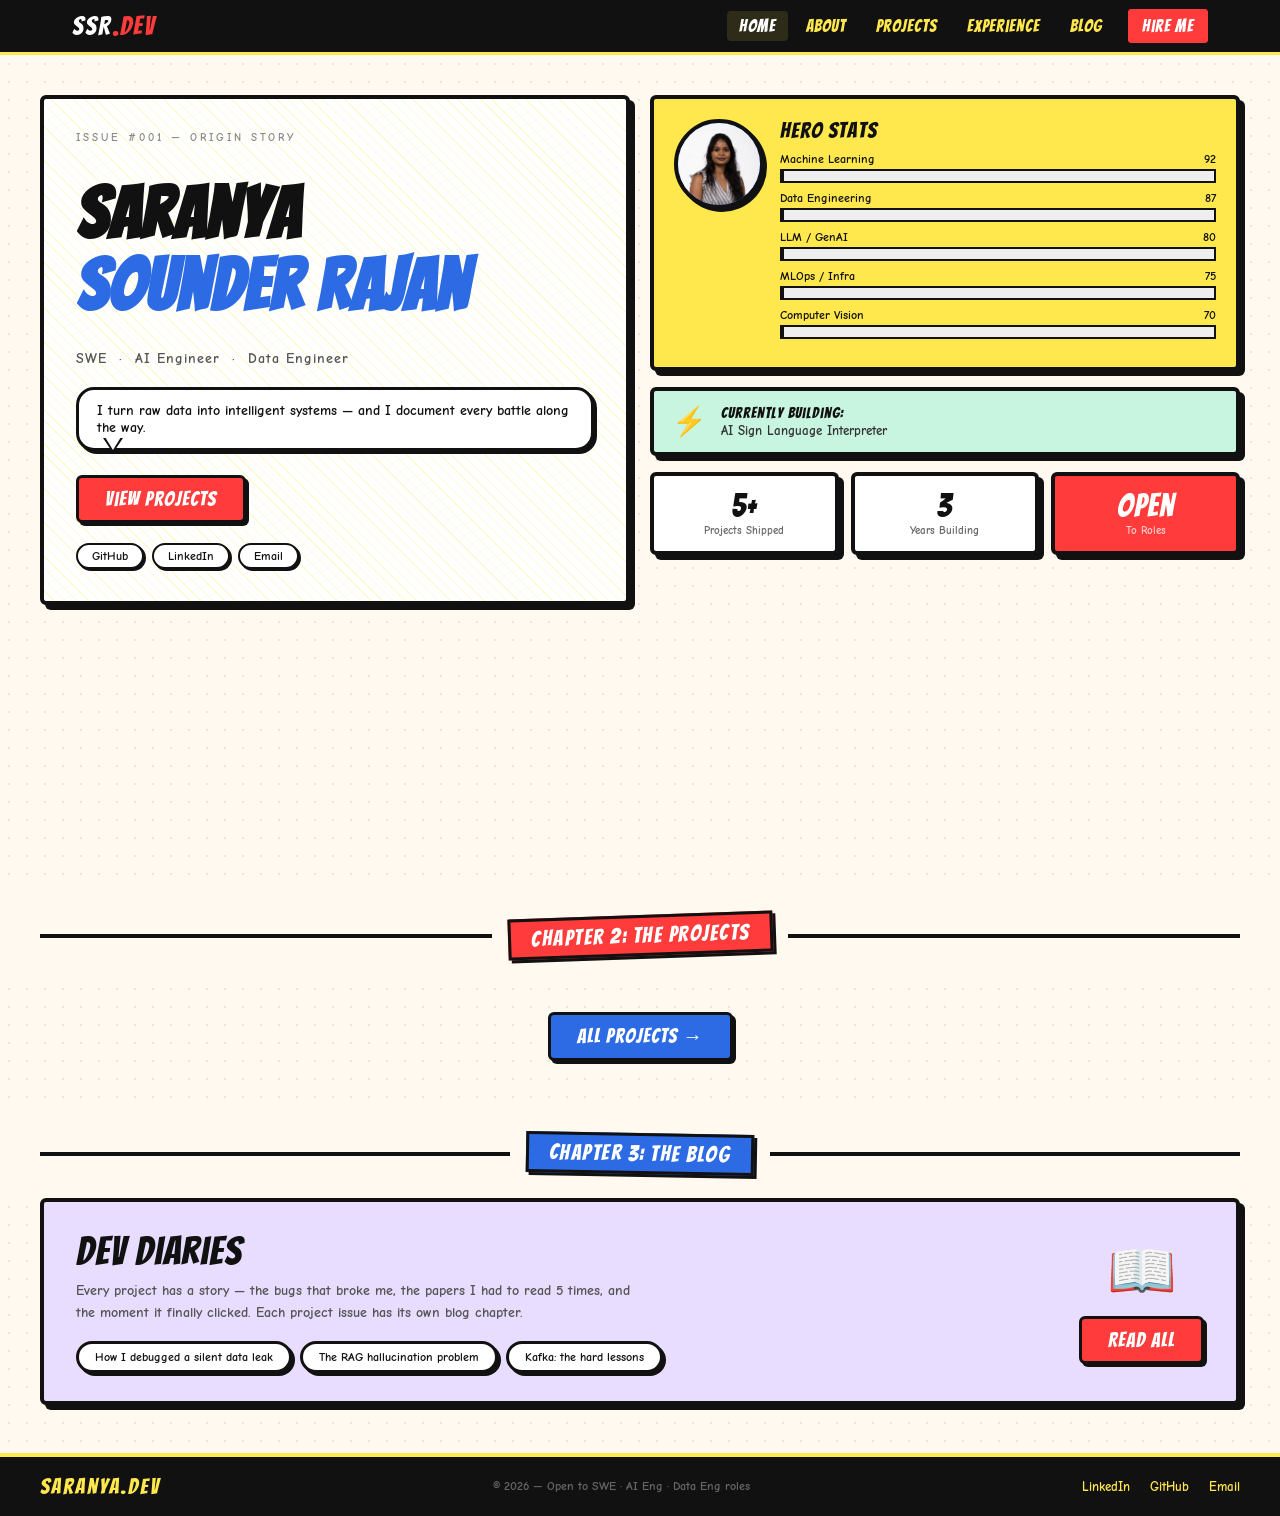
==== index.html @ 9912dbb8 "feat: added 3 projects" ====
<!DOCTYPE html>
<html lang="en">
<head>
  <meta charset="UTF-8" />
  <meta name="viewport" content="width=device-width, initial-scale=1.0" />
  <title>YourName — MLE · AI · Data Engineer</title>
  <link rel="stylesheet" href="css/base.css" />
  <link rel="stylesheet" href="css/nav.css" />
  <link rel="stylesheet" href="css/hero.css" />
  <link rel="stylesheet" href="css/comic.css" />
  <link rel="preconnect" href="https://fonts.googleapis.com" />
  <link rel="preconnect" href="https://fonts.gstatic.com" crossorigin />
  <link href="https://fonts.googleapis.com/css2?family=Bangers&family=Comic+Neue:ital,wght@0,400;0,700;1,400&display=swap" rel="stylesheet" />
</head>
<body>

  <!-- NAV -->
  <nav class="navbar" id="navbar">
    <div class="nav-inner">
      <a href="index.html" class="nav-logo">SSR<span class="logo-dot">.dev</span></a>
      <button class="nav-toggle" aria-label="Open menu" id="navToggle">
        <span></span><span></span><span></span>
      </button>
      <ul class="nav-links" id="navLinks">
        <li><a href="index.html" class="active">Home</a></li>
        <li><a href="pages/about.html">About</a></li>
        <li><a href="pages/projects.html">Projects</a></li>
        <li><a href="pages/experience.html">Experience</a></li>
        <li><a href="pages/blog.html">Blog</a></li>
        <li><a href="pages/contact.html" class="nav-cta">Hire Me</a></li>
      </ul>
    </div>
  </nav>

  <!-- HERO -->
  <main>
    <section class="hero halftone-bg">
      <div class="hero-grid">

        <!-- LEFT PANEL -->
        <div class="panel hero-intro action-lines">
          <div class="issue-label">Issue #001 — Origin Story</div>
          <h1 class="hero-name">Saranya<br><span class="name-accent">Sounder Rajan</span></h1>
          <p class="hero-roles">SWE &nbsp;·&nbsp; AI Engineer &nbsp;·&nbsp; Data Engineer</p>
          <div class="speech-bubble">
            I turn raw data into intelligent systems — and I document every battle along the way.
          </div>
          <div class="hero-ctas">
            <a href="pages/projects.html" class="btn btn-red">View Projects</a>
          </div>
          <div class="hero-socials">
            <a href="https://github.com/saranyasounder" target="_blank" class="social-chip">GitHub</a>
            <a href="https://www.linkedin.com/in/saranya17/" target="_blank" class="social-chip">LinkedIn</a>
            <a href="mailto:saranya.official@yahoo.com" class="social-chip">Email</a>
          </div>
        </div>

        <!-- RIGHT PANEL -->
        <div class="hero-right">

          <!-- Stat card -->
          <div class="panel panel-yellow hero-stats">
            <div class="avatar-circle">
              <img src="assets/profile_pic.jpeg" alt="Profile Picture" />
            </div>
            <div class="stats-body">
              <div class="bangers stats-title">Hero Stats</div>
              <div class="skill-bars" id="skillBars">
                <div class="skill-row">
                  <div class="skill-label"><span>Machine Learning</span><span>92</span></div>
                  <div class="skill-track"><div class="skill-fill blue" data-width="92"></div></div>
                </div>
                <div class="skill-row">
                  <div class="skill-label"><span>Data Engineering</span><span>87</span></div>
                  <div class="skill-track"><div class="skill-fill red" data-width="87"></div></div>
                </div>
                <div class="skill-row">
                  <div class="skill-label"><span>LLM / GenAI</span><span>80</span></div>
                  <div class="skill-track"><div class="skill-fill yellow" data-width="80"></div></div>
                </div>
                <div class="skill-row">
                  <div class="skill-label"><span>MLOps / Infra</span><span>75</span></div>
                  <div class="skill-track"><div class="skill-fill mint" data-width="75"></div></div>
                </div>
                <div class="skill-row">
                  <div class="skill-label"><span>Computer Vision</span><span>70</span></div>
                  <div class="skill-track"><div class="skill-fill purple" data-width="70"></div></div>
                </div>
              </div>
            </div>
          </div>

          <!-- Status card -->
          <div class="panel panel-mint hero-status">
            <span class="status-bolt">⚡</span>
            <div>
              <div class="bangers status-label">Currently building:</div>
              <div class="status-text">AI Sign Language Interpreter</div>
            </div>
          </div>

          <!-- Quick stats row -->
          <div class="hero-quick-stats">
            <div class="panel quick-stat">
              <div class="bangers qs-num">5+</div>
              <div class="qs-label">Projects Shipped</div>
            </div>
            <div class="panel quick-stat">
              <div class="bangers qs-num">3</div>
              <div class="qs-label">Years Building</div>
            </div>
            <div class="panel quick-stat panel-red">
              <div class="bangers qs-num" style="color:white">Open</div>
              <div class="qs-label" style="color:#ffcccc">To Roles</div>
            </div>
          </div>

        </div>
      </div>
    </section>

    <!-- CHAPTER DIVIDER -->
    <div class="chapter-divider">
      <div class="divider-line"></div>
      <div class="zap">Chapter 2: The Projects</div>
      <div class="divider-line"></div>
    </div>

    <!-- PROJECT PREVIEW STRIP -->
    <section class="project-strip halftone-bg" id="projectStrip">
      <div class="project-grid" id="projectGrid">
        <!-- Injected by js/projects.js -->
      </div>
      <div style="text-align:center; margin-top: 32px;">
        <a href="pages/projects.html" class="btn btn-blue">All Projects &rarr;</a>
      </div>
    </section>

    <!-- CHAPTER DIVIDER -->
    <div class="chapter-divider">
      <div class="divider-line"></div>
      <div class="zap" style="background:#2D6BE4; transform:rotate(1deg);">Chapter 3: The Blog</div>
      <div class="divider-line"></div>
    </div>

    <!-- BLOG TEASER -->
    <section class="blog-teaser halftone-bg">
      <div class="panel panel-lavender blog-teaser-inner">
        <div class="blog-teaser-text">
          <div class="bangers blog-teaser-title">Dev Diaries</div>
          <p class="blog-teaser-desc">Every project has a story — the bugs that broke me, the papers I had to read 5 times, and the moment it finally clicked. Each project issue has its own blog chapter.</p>
          <div class="thought-bubbles">
            <div class="thought-bubble">How I debugged a silent data leak</div>
            <div class="thought-bubble">The RAG hallucination problem</div>
            <div class="thought-bubble">Kafka: the hard lessons</div>
          </div>
        </div>
        <div class="blog-teaser-cta">
          <div class="blog-icon">📖</div>
          <a href="pages/blog.html" class="btn btn-red">Read All</a>
        </div>
      </div>
    </section>

  </main>

  <!-- FOOTER -->
  <footer class="footer">
    <div class="footer-inner">
      <span class="bangers footer-logo">Saranya.dev</span>
      <span class="footer-status">© 2026 — Open to SWE · AI Eng · Data Eng roles</span>
      <div class="footer-links">
        <a href="https://www.linkedin.com/in/saranya17/" target="_blank">LinkedIn</a>
        <a href="https://github.com/saranyasounder" target="_blank">GitHub</a>
        <a href="mailto:saranya.official@yahoo.com">Email</a>
      </div>
    </div>
  </footer>

  <script src="js/nav.js"></script>
  <script src="js/projects.js"></script>
  <script src="js/animations.js"></script>
</body>
</html>
---- css/base.css ----
@import url('https://fonts.googleapis.com/css2?family=Bangers&family=Comic+Neue:ital,wght@0,400;0,700;1,400&display=swap');

/* ── TOKENS ─────────────────────────────────────────── */
:root {
  --ink:        #111111;
  --paper:      #FFF9F0;
  --panel-bg:   #FFFFFF;
  --red:        #FF3B3B;
  --blue:       #2D6BE4;
  --yellow:     #FFE84D;
  --mint:       #C8F5E0;
  --lavender:   #E8DCFF;
  --mint-dark:  #1db86e;
  --purple:     #8B5CF6;
  --ink-3:      3px solid #111;
  --ink-4:      4px solid #111;
  --ink-5:      5px solid #111;
  --shadow-sm:  3px 3px 0 #111;
  --shadow-md:  5px 5px 0 #111;
  --shadow-lg:  7px 7px 0 #111;
  --radius:     6px;
  --font-comic: 'Comic Neue', cursive;
  --font-bang:  'Bangers', cursive;
}

/* ── RESET ───────────────────────────────────────────── */
*, *::before, *::after { box-sizing: border-box; margin: 0; padding: 0; }
html { scroll-behavior: smooth; }
body {
  font-family: var(--font-comic);
  background: var(--paper);
  color: var(--ink);
  min-height: 100vh;
  overflow-x: hidden;
}
a { text-decoration: none; color: inherit; }
img { display: block; max-width: 100%; }
ul { list-style: none; }

/* ── TYPOGRAPHY ──────────────────────────────────────── */
.bangers { font-family: var(--font-bang); letter-spacing: 1px; }

h1, h2, h3 { font-family: var(--font-bang); letter-spacing: 1px; }

/* ── BUTTONS ─────────────────────────────────────────── */
.btn {
  display: inline-block;
  font-family: var(--font-bang);
  font-size: 20px;
  letter-spacing: 1px;
  padding: 10px 26px;
  border: var(--ink-3);
  border-radius: var(--radius);
  box-shadow: var(--shadow-sm);
  cursor: pointer;
  transition: transform .1s, box-shadow .1s;
}
.btn:hover { transform: translate(2px,2px); box-shadow: 1px 1px 0 #111; }
.btn:active { transform: translate(3px,3px); box-shadow: none; }

.btn-red     { background: var(--red);  color: white; }
.btn-blue    { background: var(--blue); color: white; }
.btn-yellow  { background: var(--yellow); color: var(--ink); }
.btn-outline { background: white; color: var(--ink); }

/* ── PANELS ──────────────────────────────────────────── */
.panel {
  background: var(--panel-bg);
  border: var(--ink-4);
  border-radius: var(--radius);
  box-shadow: var(--shadow-md);
  overflow: hidden;
}
.panel-yellow   { background: var(--yellow); }
.panel-red      { background: var(--red); }
.panel-blue     { background: var(--blue); }
.panel-mint     { background: var(--mint); }
.panel-lavender { background: var(--lavender); }

/* ── BACKGROUNDS ─────────────────────────────────────── */
.halftone-bg {
  background-color: var(--paper);
  background-image: radial-gradient(circle, #00000014 1px, transparent 1px);
  background-size: 18px 18px;
}
.action-lines {
  background-image: repeating-linear-gradient(
    45deg, transparent, transparent 7px,
    rgba(255,232,77,.25) 7px, rgba(255,232,77,.25) 8px
  );
}

/* ── SPEECH / THOUGHT BUBBLES ────────────────────────── */
.speech-bubble {
  position: relative;
  background: white;
  border: var(--ink-3);
  border-radius: 18px;
  padding: 12px 18px;
  font-size: 14px;
  font-weight: 700;
  box-shadow: var(--shadow-sm);
  display: inline-block;
}
.speech-bubble::after {
  content: '';
  position: absolute;
  bottom: -15px; left: 24px;
  border: 10px solid transparent;
  border-top: 15px solid var(--ink);
}
.speech-bubble::before {
  content: '';
  position: absolute;
  bottom: -10px; left: 26px;
  border: 8px solid transparent;
  border-top: 13px solid white;
  z-index: 1;
}
.thought-bubble {
  display: inline-block;
  background: white;
  border: var(--ink-3);
  border-radius: 50px;
  padding: 6px 16px;
  font-size: 12px;
  font-weight: 700;
  box-shadow: var(--shadow-sm);
}

/* ── POW BADGES ──────────────────────────────────────── */
.pow {
  display: inline-block;
  font-family: var(--font-bang);
  font-size: 13px;
  letter-spacing: 1px;
  padding: 3px 12px;
  border: var(--ink-3);
  border-radius: 4px;
  box-shadow: var(--shadow-sm);
  cursor: pointer;
  transition: transform .1s, box-shadow .1s;
}
.pow:hover { transform: translate(1px,1px); box-shadow: 1px 1px 0 #111; }
.pow-red    { background: var(--red);    color: white; }
.pow-blue   { background: var(--blue);   color: white; }
.pow-yellow { background: var(--yellow); color: var(--ink); }
.pow-dark   { background: var(--ink);    color: var(--yellow); }

/* ── ZAP / CHAPTER LABEL ─────────────────────────────── */
.zap {
  font-family: var(--font-bang);
  font-size: 22px;
  letter-spacing: 1.5px;
  padding: 6px 20px;
  background: var(--red);
  color: white;
  border: var(--ink-3);
  box-shadow: var(--shadow-sm);
  white-space: nowrap;
  transform: rotate(-2deg);
  display: inline-block;
}

/* ── CHAPTER DIVIDER ─────────────────────────────────── */
.chapter-divider {
  display: flex;
  align-items: center;
  gap: 16px;
  padding: 24px 40px;
  background: var(--paper);
}
.divider-line { flex: 1; height: 4px; background: var(--ink); }

/* ── PROJECT TAGS ────────────────────────────────────── */
.project-tag {
  display: inline-block;
  background: var(--ink);
  color: white;
  font-size: 10px;
  font-weight: 700;
  padding: 2px 8px;
  border-radius: 3px;
  margin: 2px 2px 2px 0;
  letter-spacing: .5px;
}

/* ── ISSUE LABEL ─────────────────────────────────────── */
.issue-label {
  font-size: 11px;
  font-weight: 700;
  letter-spacing: 3px;
  color: #888;
  text-transform: uppercase;
  margin-bottom: 6px;
}

/* ── SOCIAL CHIPS ────────────────────────────────────── */
.social-chip {
  display: inline-block;
  background: white;
  border: 2px solid var(--ink);
  border-radius: 20px;
  padding: 4px 14px;
  font-size: 12px;
  font-weight: 700;
  box-shadow: 2px 2px 0 #111;
  transition: transform .1s, box-shadow .1s;
}
.social-chip:hover { transform: translate(1px,1px); box-shadow: 1px 1px 0 #111; }

/* ── FOOTER ──────────────────────────────────────────── */
.footer {
  background: var(--ink);
  border-top: 4px solid var(--yellow);
  padding: 18px 40px;
}
.footer-inner {
  display: flex;
  align-items: center;
  justify-content: space-between;
  flex-wrap: wrap;
  gap: 12px;
}
.footer-logo { font-size: 22px; color: var(--yellow); letter-spacing: 2px; }
.footer-status { font-size: 12px; font-weight: 700; color: #666; }
.footer-links { display: flex; gap: 20px; }
.footer-links a { font-size: 13px; font-weight: 700; color: var(--yellow); }
.footer-links a:hover { color: white; }

/* ── SCROLL REVEAL ───────────────────────────────────── */
.reveal {
  opacity: 0;
  transform: translateY(30px);
  transition: opacity .5s ease, transform .5s ease;
}
.reveal.visible {
  opacity: 1;
  transform: translateY(0);
}

/* ── PAGE HEADER (inner pages) ───────────────────────── */
.page-header {
  background: var(--ink);
  padding: 60px 40px 40px;
  border-bottom: 5px solid var(--yellow);
}
.page-header-inner { max-width: 1100px; margin: 0 auto; }
.page-eyebrow { font-size: 12px; letter-spacing: 3px; color: #888; font-weight: 700; text-transform: uppercase; margin-bottom: 8px; }
.page-title { font-family: var(--font-bang); font-size: 64px; color: white; line-height: 1; }
.page-title span { color: var(--yellow); }
.page-subtitle { font-size: 15px; color: #aaa; font-weight: 700; margin-top: 12px; max-width: 600px; line-height: 1.6; }

/* ── RESPONSIVE ──────────────────────────────────────── */
@media (max-width: 768px) {
  .chapter-divider { padding: 20px 16px; }
  .footer { padding: 16px 20px; }
  .footer-inner { flex-direction: column; text-align: center; }
  .page-title { font-size: 42px; }
}
---- css/nav.css ----
/* ── NAVBAR ──────────────────────────────────────────── */
.navbar {
  position: sticky;
  top: 0;
  z-index: 100;
  background: var(--ink);
  border-bottom: 3px solid var(--yellow);
  transition: box-shadow .2s;
}
.navbar.scrolled { box-shadow: 0 4px 20px rgba(0,0,0,.3); }

.nav-inner {
  max-width: 1200px;
  margin: 0 auto;
  padding: 12px 32px;
  display: flex;
  align-items: center;
  justify-content: space-between;
  gap: 24px;
}

.nav-logo {
  font-family: var(--font-bang);
  font-size: 26px;
  color: white;
  letter-spacing: 2px;
  white-space: nowrap;
}
.nav-logo .logo-dot { color: var(--red); }

.nav-links {
  display: flex;
  align-items: center;
  gap: 6px;
}
.nav-links li a {
  font-family: var(--font-bang);
  font-size: 17px;
  letter-spacing: 1px;
  color: var(--yellow);
  padding: 6px 12px;
  border-radius: 4px;
  transition: background .15s, color .15s;
}
.nav-links li a:hover,
.nav-links li a.active {
  background: rgba(255,232,77,.12);
  color: white;
}
.nav-links li a.nav-cta {
  background: var(--red);
  color: white;
  border: 2px solid var(--red);
  margin-left: 8px;
  box-shadow: var(--shadow-sm);
}
.nav-links li a.nav-cta:hover {
  background: white;
  color: var(--red);
}

/* hamburger */
.nav-toggle {
  display: none;
  flex-direction: column;
  gap: 5px;
  background: none;
  border: none;
  cursor: pointer;
  padding: 4px;
}
.nav-toggle span {
  display: block;
  width: 24px;
  height: 2px;
  background: var(--yellow);
  border-radius: 2px;
  transition: transform .2s, opacity .2s;
}
.nav-toggle.open span:nth-child(1) { transform: translateY(7px) rotate(45deg); }
.nav-toggle.open span:nth-child(2) { opacity: 0; }
.nav-toggle.open span:nth-child(3) { transform: translateY(-7px) rotate(-45deg); }

@media (max-width: 768px) {
  .nav-toggle { display: flex; }
  .nav-links {
    display: none;
    flex-direction: column;
    position: absolute;
    top: 100%;
    left: 0; right: 0;
    background: var(--ink);
    border-bottom: 3px solid var(--yellow);
    padding: 16px 24px 24px;
    gap: 4px;
  }
  .nav-links.open { display: flex; }
  .nav-links li a { font-size: 22px; padding: 10px 0; }
  .nav-links li a.nav-cta { margin-left: 0; display: inline-block; margin-top: 8px; }
}
---- css/hero.css ----
/* ── HERO ────────────────────────────────────────────── */
.hero {
  padding: 40px 40px 0;
  min-height: calc(100vh - 64px);
  display: flex;
  flex-direction: column;
}
.hero-grid {
  display: grid;
  grid-template-columns: 1fr 1fr;
  gap: 20px;
  max-width: 1200px;
  margin: 0 auto;
  width: 100%;
  flex: 1;
  align-items: start;
}

/* LEFT panel */
.hero-intro {
  padding: 32px;
  display: flex;
  flex-direction: column;
  gap: 20px;
  min-height: 380px;
}
.hero-name {
  font-size: 72px;
  line-height: 1;
  color: var(--ink);
  margin: 8px 0;
}
.name-accent { color: var(--blue); }
.hero-roles {
  font-size: 14px;
  font-weight: 700;
  color: #555;
  letter-spacing: 1px;
}
.hero-ctas {
  display: flex;
  gap: 12px;
  flex-wrap: wrap;
  margin-top: 4px;
}
.hero-socials {
  display: flex;
  gap: 8px;
  flex-wrap: wrap;
}

/* RIGHT column */
.hero-right {
  display: flex;
  flex-direction: column;
  gap: 16px;
}
.hero-stats {
  padding: 20px;
  display: flex;
  gap: 16px;
  align-items: flex-start;
}
.avatar-circle {
  width: 90px; height: 90px;
  border-radius: 50%;
  border: var(--ink-4);
  background: var(--blue);
  display: flex;
  align-items: center;
  justify-content: center;
  font-family: var(--font-bang);
  font-size: 30px;
  color: white;
  box-shadow: var(--shadow-sm);
  flex-shrink: 0;
  overflow: hidden;
}
.avatar-circle img {
  width: 100%;
  height: 100%;
  object-fit: cover;
  object-position: center top;
  display: block;
}
.stats-body { flex: 1; }
.stats-title { font-size: 22px; margin-bottom: 10px; }

/* skill bars */
.skill-row { margin-bottom: 8px; }
.skill-label {
  display: flex;
  justify-content: space-between;
  font-size: 12px;
  font-weight: 700;
  margin-bottom: 3px;
}
.skill-track {
  background: #eee;
  border: 2px solid var(--ink);
  height: 14px;
  overflow: hidden;
}
.skill-fill {
  height: 100%;
  width: 0;
  transition: width 1.2s cubic-bezier(.4,0,.2,1);
  border-right: 2px solid var(--ink);
}
.skill-fill.blue   { background: var(--blue); }
.skill-fill.red    { background: var(--red); }
.skill-fill.yellow { background: var(--yellow); }
.skill-fill.mint   { background: var(--mint-dark); }
.skill-fill.purple { background: var(--purple); }

/* status + quick stats */
.hero-status {
  padding: 14px 18px;
  display: flex;
  align-items: center;
  gap: 14px;
}
.status-bolt { font-size: 28px; flex-shrink: 0; }
.status-label { font-size: 15px; }
.status-text { font-size: 13px; font-weight: 700; color: #333; margin-top: 2px; }

.hero-quick-stats {
  display: grid;
  grid-template-columns: repeat(3, 1fr);
  gap: 12px;
}
.quick-stat {
  padding: 14px 10px;
  text-align: center;
}
.qs-num  { font-size: 32px; line-height: 1; }
.qs-label { font-size: 11px; font-weight: 700; color: #666; margin-top: 2px; }

/* ── PROJECT STRIP (homepage preview) ────────────────── */
.project-strip {
  padding: 0 40px 48px;
}
.project-grid {
  display: grid;
  grid-template-columns: repeat(auto-fill, minmax(260px, 1fr));
  gap: 20px;
  max-width: 1200px;
  margin: 0 auto;
}

/* ── BLOG TEASER ─────────────────────────────────────── */
.blog-teaser {
  padding: 0 40px 48px;
}
.blog-teaser-inner {
  max-width: 1200px;
  margin: 0 auto;
  padding: 28px 32px;
  display: flex;
  align-items: center;
  gap: 32px;
}
.blog-teaser-text { flex: 1; }
.blog-teaser-title { font-size: 40px; margin-bottom: 8px; }
.blog-teaser-desc { font-size: 14px; font-weight: 700; color: #555; line-height: 1.6; margin-bottom: 16px; max-width: 560px; }
.thought-bubbles { display: flex; flex-wrap: wrap; gap: 8px; }
.blog-teaser-cta { text-align: center; flex-shrink: 0; }
.blog-icon { font-size: 56px; margin-bottom: 12px; }

/* ── RESPONSIVE ──────────────────────────────────────── */
@media (max-width: 900px) {
  .hero-grid { grid-template-columns: 1fr; }
  .hero { padding: 24px 20px 0; }
  .hero-name { font-size: 54px; }
}
@media (max-width: 600px) {
  .hero-stats { flex-direction: column; }
  .hero-quick-stats { grid-template-columns: repeat(3, 1fr); }
  .project-strip, .blog-teaser { padding: 0 16px 32px; }
  .blog-teaser-inner { flex-direction: column; }
}
---- css/comic.css ----
/* ── PROJECT CARD ────────────────────────────────────── */
.project-card {
  display: flex;
  flex-direction: column;
  cursor: pointer;
  transition: transform .15s, box-shadow .15s;
}
.project-card:hover {
  transform: translate(-3px,-3px);
  box-shadow: 8px 8px 0 #111;
}
.card-header {
  padding: 14px 16px;
  border-bottom: var(--ink-4);
}
.card-body {
  padding: 14px 16px;
  flex: 1;
  background: white;
}
.card-body p {
  font-size: 13px;
  font-weight: 700;
  line-height: 1.5;
  margin-bottom: 10px;
  color: #333;
}
.card-footer {
  padding: 10px 16px;
  border-top: var(--ink-3);
  background: var(--paper);
  display: flex;
  gap: 8px;
  flex-wrap: wrap;
}
.card-issue { font-size: 11px; font-weight: 700; letter-spacing: 1px; margin-bottom: 4px; opacity: .7; }
.card-title { font-family: var(--font-bang); font-size: 22px; line-height: 1.1; }
.card-subtitle { font-size: 11px; font-weight: 700; margin-top: 2px; opacity: .7; }

/* header color variants */
.card-header.red    { background: var(--red);  }
.card-header.red .card-issue { color: #ffcccc; }
.card-header.red .card-title { color: white; }
.card-header.red .card-subtitle { color: #ffcccc; }

.card-header.blue   { background: var(--blue); }
.card-header.blue .card-issue { color: #aac4ff; }
.card-header.blue .card-title { color: white; }
.card-header.blue .card-subtitle { color: #aac4ff; }

.card-header.dark   { background: var(--ink);  }
.card-header.dark .card-issue { color: #555; }
.card-header.dark .card-title { color: var(--yellow); }
.card-header.dark .card-subtitle { color: #777; }

.card-header.yellow { background: var(--yellow); }
.card-header.yellow .card-title { color: var(--ink); }
.card-header.yellow .card-subtitle { color: #555; }

.card-header.mint   { background: var(--mint); }
.card-header.mint .card-title { color: var(--ink); }
.card-header.mint .card-subtitle { color: #2a7a4a; }

.card-header.lavender { background: var(--lavender); }
.card-header.lavender .card-title { color: #3a1f7a; }
.card-header.lavender .card-subtitle { color: #6a4aaa; }

/* ── BLOG CARD ───────────────────────────────────────── */
.blog-card {
  background: white;
  border: var(--ink-4);
  border-radius: var(--radius);
  box-shadow: var(--shadow-md);
  overflow: hidden;
  display: flex;
  flex-direction: column;
  transition: transform .15s, box-shadow .15s;
  cursor: pointer;
}
.blog-card:hover {
  transform: translate(-3px,-3px);
  box-shadow: 8px 8px 0 #111;
}
.blog-card-header {
  padding: 16px 18px;
  border-bottom: var(--ink-3);
}
.blog-card-meta {
  display: flex;
  justify-content: space-between;
  align-items: center;
  margin-bottom: 8px;
}
.blog-date { font-size: 11px; font-weight: 700; color: #888; }
.blog-project-link {
  font-size: 11px;
  font-weight: 700;
  padding: 2px 10px;
  border: 2px solid var(--ink);
  border-radius: 12px;
  background: var(--yellow);
  color: var(--ink);
}
.blog-title { font-family: var(--font-bang); font-size: 22px; line-height: 1.15; margin-bottom: 4px; }
.blog-card-body { padding: 14px 18px; flex: 1; }
.blog-excerpt { font-size: 13px; font-weight: 700; color: #444; line-height: 1.6; }
.blog-tags { display: flex; gap: 6px; flex-wrap: wrap; margin-top: 12px; }
.blog-tag {
  font-size: 11px;
  font-weight: 700;
  padding: 2px 10px;
  background: var(--ink);
  color: white;
  border-radius: 3px;
}
.blog-card-footer {
  padding: 10px 18px;
  border-top: var(--ink-3);
  background: var(--paper);
  display: flex;
  align-items: center;
  justify-content: space-between;
}
.read-time { font-size: 12px; font-weight: 700; color: #888; }

/* ── EXPERIENCE TIMELINE ─────────────────────────────── */
.timeline { max-width: 900px; margin: 0 auto; position: relative; }
.timeline::before {
  content: '';
  position: absolute;
  left: 28px;
  top: 0; bottom: 0;
  width: 4px;
  background: var(--ink);
}
.timeline-item {
  display: flex;
  gap: 24px;
  margin-bottom: 32px;
  position: relative;
}
.timeline-dot {
  width: 60px;
  height: 60px;
  border-radius: 50%;
  border: var(--ink-4);
  background: var(--yellow);
  display: flex;
  align-items: center;
  justify-content: center;
  font-family: var(--font-bang);
  font-size: 13px;
  flex-shrink: 0;
  position: relative;
  z-index: 1;
  box-shadow: var(--shadow-sm);
}
.timeline-content {
  background: white;
  border: var(--ink-4);
  border-radius: var(--radius);
  box-shadow: var(--shadow-md);
  overflow: hidden;
  flex: 1;
}
.timeline-header {
  padding: 14px 18px;
  border-bottom: var(--ink-3);
}
.timeline-role { font-family: var(--font-bang); font-size: 24px; color: inherit; }
.timeline-company { font-size: 14px; font-weight: 700; color: inherit; opacity: 1; margin-top: 2px; }
.timeline-date { font-size: 12px; font-weight: 700; color: inherit; opacity: 1; letter-spacing: 1px; margin-top: 4px; }
.timeline-body { padding: 16px 18px; }
.timeline-body ul { display: flex; flex-direction: column; gap: 8px; }
.timeline-body li {
  font-size: 13px;
  font-weight: 700;
  color: #333;
  padding-left: 18px;
  position: relative;
  line-height: 1.5;
}
.timeline-body li::before {
  content: '▸';
  position: absolute;
  left: 0;
  color: var(--red);
  font-size: 12px;
}
.timeline-tech { display: flex; flex-wrap: wrap; gap: 6px; padding: 10px 18px; border-top: 2px solid #eee; background: var(--paper); }

/* ── SKILLS GRID (about page) ────────────────────────── */
.skills-grid {
  display: grid;
  grid-template-columns: repeat(auto-fill, minmax(200px, 1fr));
  gap: 16px;
  max-width: 1100px;
  margin: 0 auto;
}
.skill-category {
  background: white;
  border: var(--ink-4);
  border-radius: var(--radius);
  box-shadow: var(--shadow-md);
  overflow: hidden;
}
.skill-cat-header {
  padding: 10px 14px;
  border-bottom: var(--ink-3);
  font-family: var(--font-bang);
  font-size: 18px;
}
.skill-cat-body { padding: 12px 14px; display: flex; flex-wrap: wrap; gap: 6px; }

/* ── BLOG POST PAGE ──────────────────────────────────── */
.blog-post-wrap {
  max-width: 780px;
  margin: 0 auto;
  padding: 40px 24px 80px;
}
.blog-post-hero {
  margin-bottom: 32px;
}
.blog-post-title {
  font-family: var(--font-bang);
  font-size: 52px;
  line-height: 1.05;
  margin-bottom: 12px;
}
.blog-post-meta {
  display: flex;
  gap: 12px;
  align-items: center;
  flex-wrap: wrap;
  margin-bottom: 24px;
}
.blog-post-body { font-size: 15px; line-height: 1.8; color: #333; }
.blog-post-body h2 { font-family: var(--font-bang); font-size: 32px; margin: 32px 0 12px; color: var(--ink); }
.blog-post-body h3 { font-family: var(--font-bang); font-size: 24px; margin: 24px 0 8px; color: var(--blue); }
.blog-post-body p { margin-bottom: 16px; }
.blog-post-body ul { margin: 0 0 16px 20px; }
.blog-post-body li { margin-bottom: 6px; }
.blog-post-body code {
  background: #f0f0f0;
  border: 1px solid #ddd;
  border-radius: 4px;
  padding: 2px 6px;
  font-family: monospace;
  font-size: 13px;
}
.blog-post-body pre {
  background: var(--ink);
  color: #e8e8e8;
  padding: 20px;
  border-radius: var(--radius);
  border: var(--ink-3);
  overflow-x: auto;
  margin-bottom: 20px;
  font-size: 13px;
  line-height: 1.6;
}
.blog-post-body pre code { background: none; border: none; padding: 0; color: inherit; }
.blog-callout {
  border: var(--ink-3);
  border-radius: var(--radius);
  padding: 16px 20px;
  margin: 24px 0;
  font-weight: 700;
}
.blog-callout.struggle { background: #fff0f0; border-color: var(--red); }
.blog-callout.victory  { background: #f0fff8; border-color: var(--mint-dark); }
.blog-callout.tip      { background: #fffbe0; border-color: var(--yellow); border-color: #c0a800; }
.blog-callout-label { font-family: var(--font-bang); font-size: 15px; margin-bottom: 6px; letter-spacing: 1px; }

/* ── CONTACT FORM ────────────────────────────────────── */
.contact-form { max-width: 640px; }
.form-row { margin-bottom: 20px; }
.form-row label { display: block; font-size: 13px; font-weight: 700; margin-bottom: 6px; letter-spacing: .5px; }
.form-row input,
.form-row textarea,
.form-row select {
  width: 100%;
  padding: 12px 16px;
  border: var(--ink-3);
  border-radius: var(--radius);
  font-family: var(--font-comic);
  font-size: 14px;
  font-weight: 700;
  background: white;
  box-shadow: var(--shadow-sm);
  transition: box-shadow .15s;
}
.form-row input:focus,
.form-row textarea:focus {
  outline: none;
  box-shadow: 4px 4px 0 var(--blue);
}
.form-row textarea { min-height: 140px; resize: vertical; }

/* ── RESPONSIVE ──────────────────────────────────────── */
@media (max-width: 768px) {
  .timeline::before { left: 20px; }
  .timeline-dot { width: 44px; height: 44px; font-size: 11px; }
  .blog-post-title { font-size: 36px; }
  .skills-grid { grid-template-columns: 1fr 1fr; }
}
@media (max-width: 500px) {
  .skills-grid { grid-template-columns: 1fr; }
}
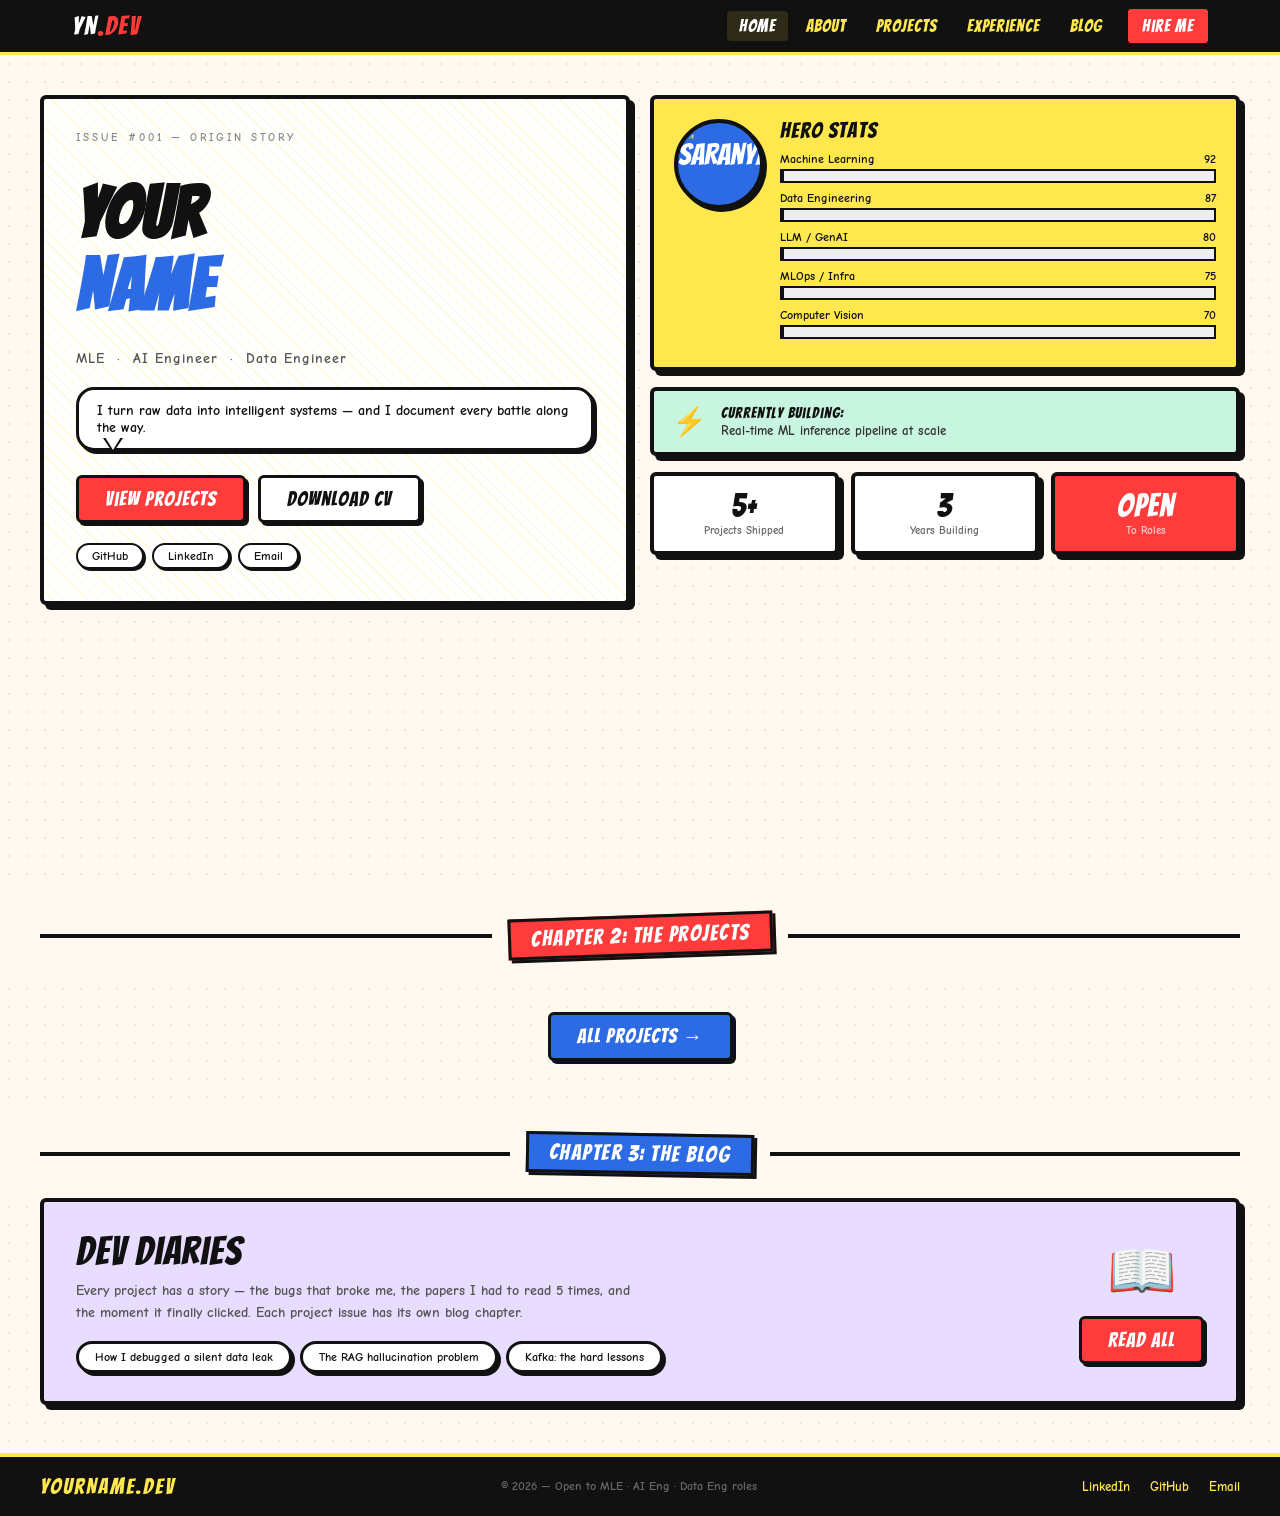
==== commit 60b2fced: "feat: added OG meta tags for LinkedIn" ====
--- a/index.html
+++ b/index.html
@@ -3,7 +3,16 @@
 <head>
   <meta charset="UTF-8" />
   <meta name="viewport" content="width=device-width, initial-scale=1.0" />
-  <title>YourName — MLE · AI · Data Engineer</title>
+
+  <!-- Open Graph — required for LinkedIn Featured section -->
+  <meta property="og:title" content="Saranya Sounder Rajan — SWE · AI · Data" />
+  <meta property="og:description" content="CS undergrad at Oregon State building AI systems, LLM pipelines, and real-time apps. Open to SWE · AI Eng · Data Eng roles." />
+  <meta property="og:image" content="https://my-portfolio-saranya-s-projects3.vercel.app/assets/profile_pic.jpeg" />
+  <meta property="og:url" content="https://my-portfolio-saranya-s-projects3.vercel.app" />
+  <meta property="og:type" content="website" />
+  <meta name="twitter:card" content="summary_large_image" />
+
+  <title>Saranya Sounder Rajan — MLE · AI · Data Engineer</title>
   <link rel="stylesheet" href="css/base.css" />
   <link rel="stylesheet" href="css/nav.css" />
   <link rel="stylesheet" href="css/hero.css" />
@@ -17,7 +26,7 @@
   <!-- NAV -->
   <nav class="navbar" id="navbar">
     <div class="nav-inner">
-      <a href="index.html" class="nav-logo">SSR<span class="logo-dot">.dev</span></a>
+      <a href="index.html" class="nav-logo">YN<span class="logo-dot">.dev</span></a>
       <button class="nav-toggle" aria-label="Open menu" id="navToggle">
         <span></span><span></span><span></span>
       </button>
@@ -40,18 +49,19 @@
         <!-- LEFT PANEL -->
         <div class="panel hero-intro action-lines">
           <div class="issue-label">Issue #001 — Origin Story</div>
-          <h1 class="hero-name">Saranya<br><span class="name-accent">Sounder Rajan</span></h1>
-          <p class="hero-roles">SWE &nbsp;·&nbsp; AI Engineer &nbsp;·&nbsp; Data Engineer</p>
+          <h1 class="hero-name">YOUR<br><span class="name-accent">NAME</span></h1>
+          <p class="hero-roles">MLE &nbsp;·&nbsp; AI Engineer &nbsp;·&nbsp; Data Engineer</p>
           <div class="speech-bubble">
             I turn raw data into intelligent systems — and I document every battle along the way.
           </div>
           <div class="hero-ctas">
             <a href="pages/projects.html" class="btn btn-red">View Projects</a>
+            <a href="assets/resume.pdf" class="btn btn-outline" download>Download CV</a>
           </div>
           <div class="hero-socials">
-            <a href="https://github.com/saranyasounder" target="_blank" class="social-chip">GitHub</a>
-            <a href="https://www.linkedin.com/in/saranya17/" target="_blank" class="social-chip">LinkedIn</a>
-            <a href="mailto:saranya.official@yahoo.com" class="social-chip">Email</a>
+            <a href="https://github.com" target="_blank" class="social-chip">GitHub</a>
+            <a href="https://linkedin.com" target="_blank" class="social-chip">LinkedIn</a>
+            <a href="mailto:you@email.com" class="social-chip">Email</a>
           </div>
         </div>
 
@@ -60,9 +70,7 @@
 
           <!-- Stat card -->
           <div class="panel panel-yellow hero-stats">
-            <div class="avatar-circle">
-              <img src="assets/profile_pic.jpeg" alt="Profile Picture" />
-            </div>
+            <div class="avatar-circle"><img src="assets/photo.jpg" alt="Saranya" /></div>
             <div class="stats-body">
               <div class="bangers stats-title">Hero Stats</div>
               <div class="skill-bars" id="skillBars">
@@ -95,7 +103,7 @@
             <span class="status-bolt">⚡</span>
             <div>
               <div class="bangers status-label">Currently building:</div>
-              <div class="status-text">AI Sign Language Interpreter</div>
+              <div class="status-text">Real-time ML inference pipeline at scale</div>
             </div>
           </div>
 
@@ -167,12 +175,12 @@
   <!-- FOOTER -->
   <footer class="footer">
     <div class="footer-inner">
-      <span class="bangers footer-logo">Saranya.dev</span>
-      <span class="footer-status">© 2026 — Open to SWE · AI Eng · Data Eng roles</span>
+      <span class="bangers footer-logo">YourName.dev</span>
+      <span class="footer-status">© 2026 — Open to MLE · AI Eng · Data Eng roles</span>
       <div class="footer-links">
-        <a href="https://www.linkedin.com/in/saranya17/" target="_blank">LinkedIn</a>
-        <a href="https://github.com/saranyasounder" target="_blank">GitHub</a>
-        <a href="mailto:saranya.official@yahoo.com">Email</a>
+        <a href="https://linkedin.com" target="_blank">LinkedIn</a>
+        <a href="https://github.com" target="_blank">GitHub</a>
+        <a href="mailto:you@email.com">Email</a>
       </div>
     </div>
   </footer>
@@ -181,4 +189,4 @@
   <script src="js/projects.js"></script>
   <script src="js/animations.js"></script>
 </body>
-</html>
+</html>
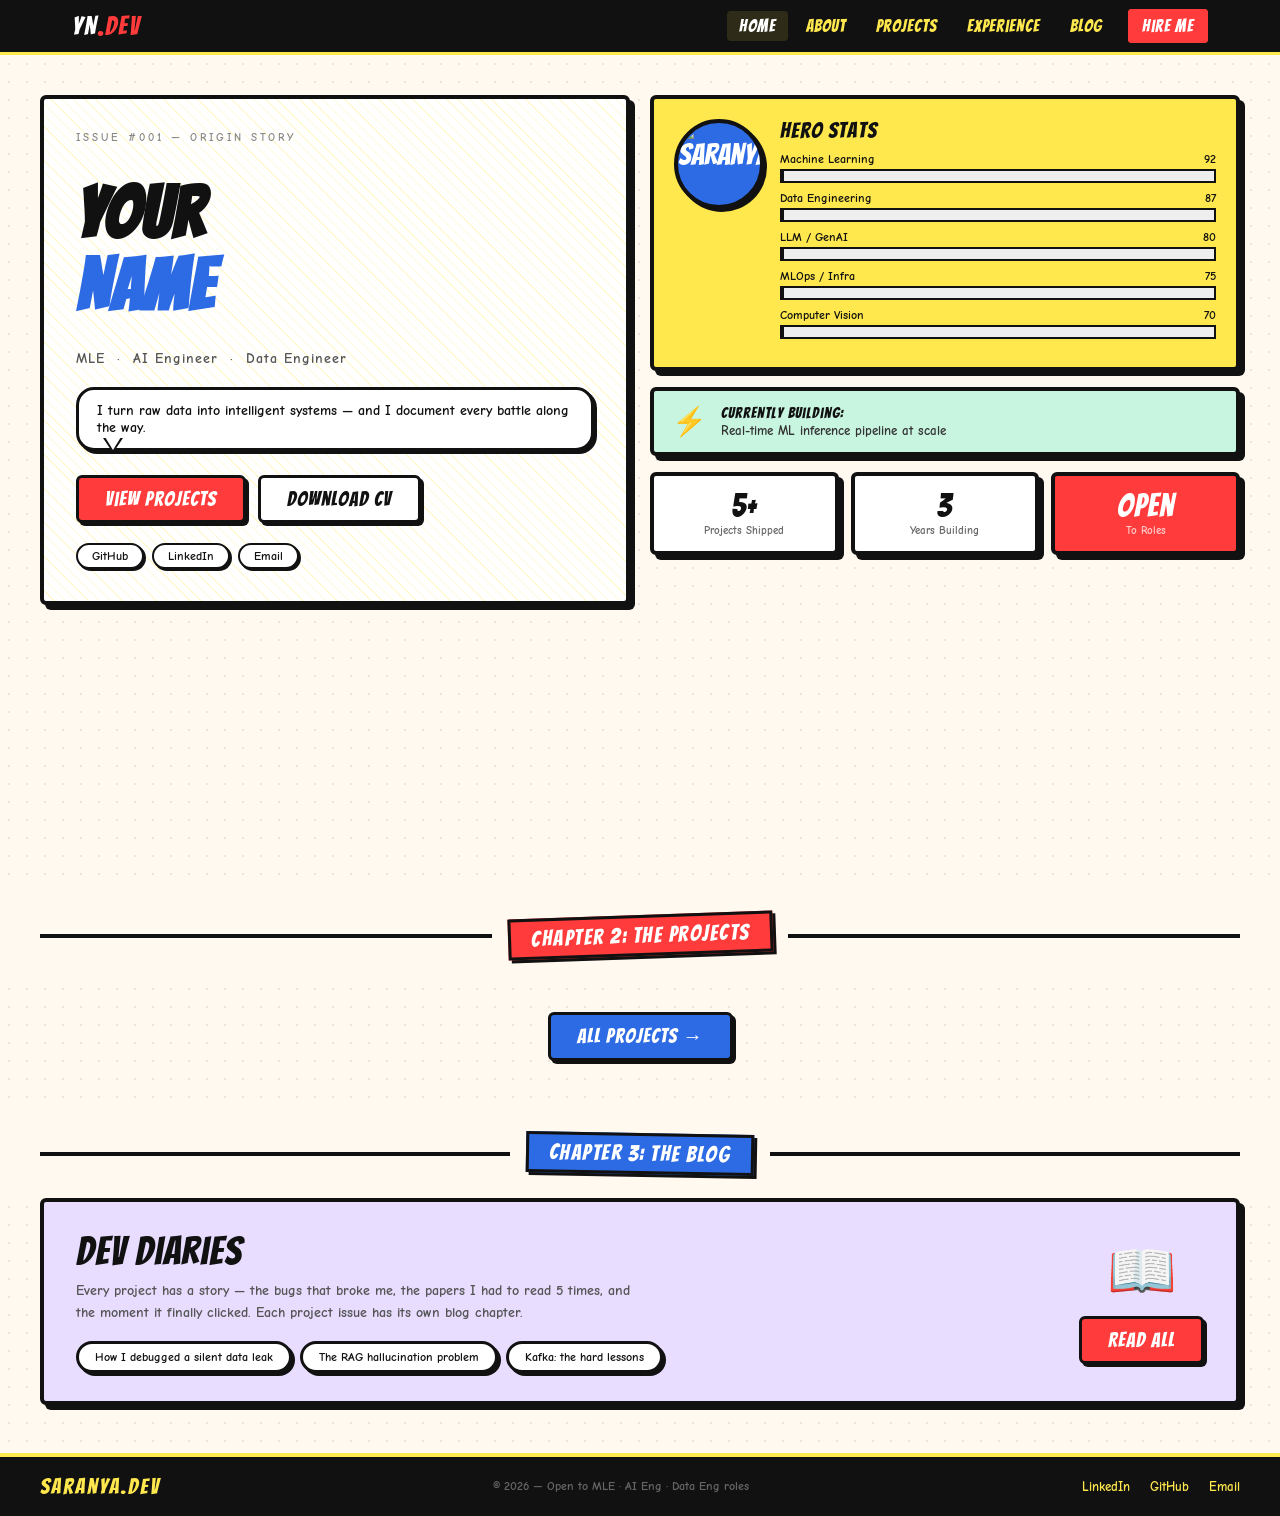
==== commit 37a23627: "feat: fixed a typo on index.html" ====
--- a/index.html
+++ b/index.html
@@ -175,7 +175,7 @@
   <!-- FOOTER -->
   <footer class="footer">
     <div class="footer-inner">
-      <span class="bangers footer-logo">YourName.dev</span>
+      <span class="bangers footer-logo">Saranya.dev</span>
       <span class="footer-status">© 2026 — Open to MLE · AI Eng · Data Eng roles</span>
       <div class="footer-links">
         <a href="https://linkedin.com" target="_blank">LinkedIn</a>
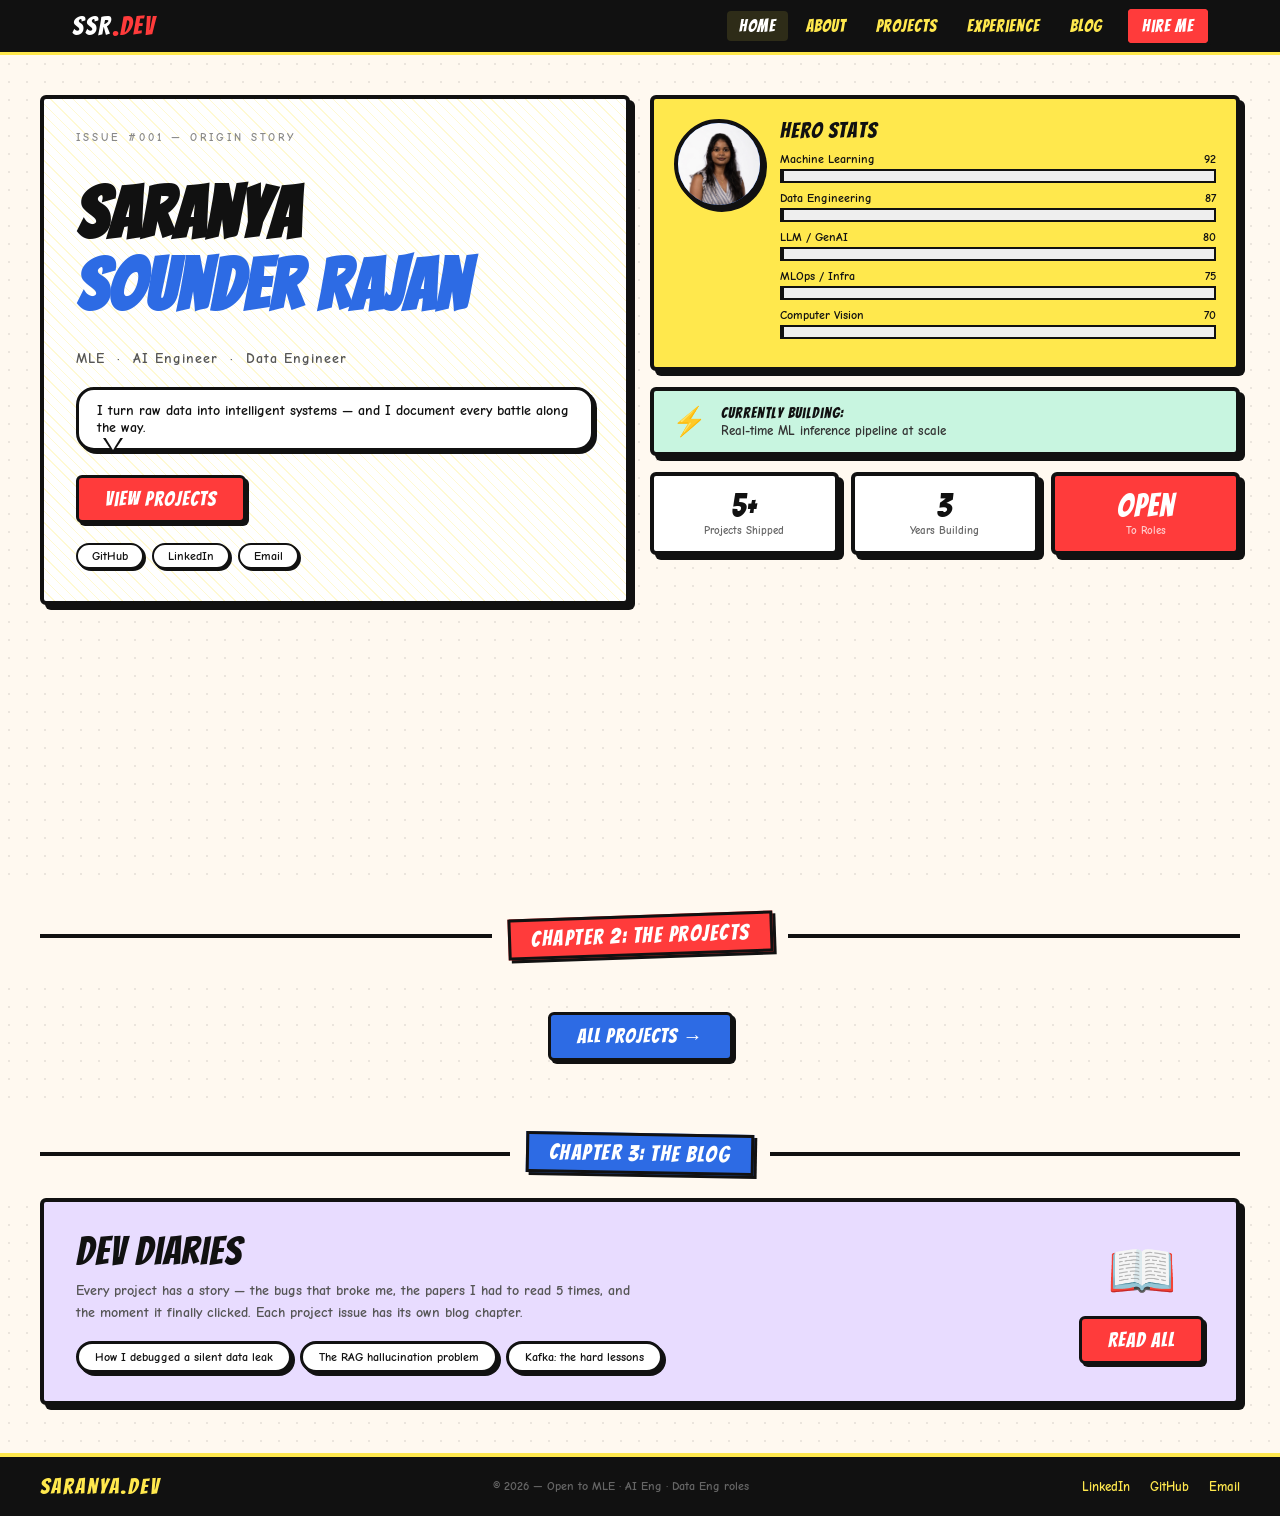
==== commit a6c6680f: "feat: fixed index.html" ====
--- a/index.html
+++ b/index.html
@@ -26,7 +26,7 @@
   <!-- NAV -->
   <nav class="navbar" id="navbar">
     <div class="nav-inner">
-      <a href="index.html" class="nav-logo">YN<span class="logo-dot">.dev</span></a>
+      <a href="index.html" class="nav-logo">SSR<span class="logo-dot">.dev</span></a>
       <button class="nav-toggle" aria-label="Open menu" id="navToggle">
         <span></span><span></span><span></span>
       </button>
@@ -49,19 +49,18 @@
         <!-- LEFT PANEL -->
         <div class="panel hero-intro action-lines">
           <div class="issue-label">Issue #001 — Origin Story</div>
-          <h1 class="hero-name">YOUR<br><span class="name-accent">NAME</span></h1>
+          <h1 class="hero-name">Saranya<br><span class="name-accent">Sounder Rajan</span></h1>
           <p class="hero-roles">MLE &nbsp;·&nbsp; AI Engineer &nbsp;·&nbsp; Data Engineer</p>
           <div class="speech-bubble">
             I turn raw data into intelligent systems — and I document every battle along the way.
           </div>
           <div class="hero-ctas">
             <a href="pages/projects.html" class="btn btn-red">View Projects</a>
-            <a href="assets/resume.pdf" class="btn btn-outline" download>Download CV</a>
           </div>
           <div class="hero-socials">
-            <a href="https://github.com" target="_blank" class="social-chip">GitHub</a>
-            <a href="https://linkedin.com" target="_blank" class="social-chip">LinkedIn</a>
-            <a href="mailto:you@email.com" class="social-chip">Email</a>
+            <a href="https://github.com/saranyasounder" target="_blank" class="social-chip">GitHub</a>
+            <a href="https://linkedin.com/in/saranya17" target="_blank" class="social-chip">LinkedIn</a>
+            <a href="mailto:saranya.official@yahoo.com" class="social-chip">Email</a>
           </div>
         </div>
 
@@ -70,7 +69,7 @@
 
           <!-- Stat card -->
           <div class="panel panel-yellow hero-stats">
-            <div class="avatar-circle"><img src="assets/photo.jpg" alt="Saranya" /></div>
+            <div class="avatar-circle"><img src="assets/profile_pic.jpeg" alt="Saranya" /></div>
             <div class="stats-body">
               <div class="bangers stats-title">Hero Stats</div>
               <div class="skill-bars" id="skillBars">
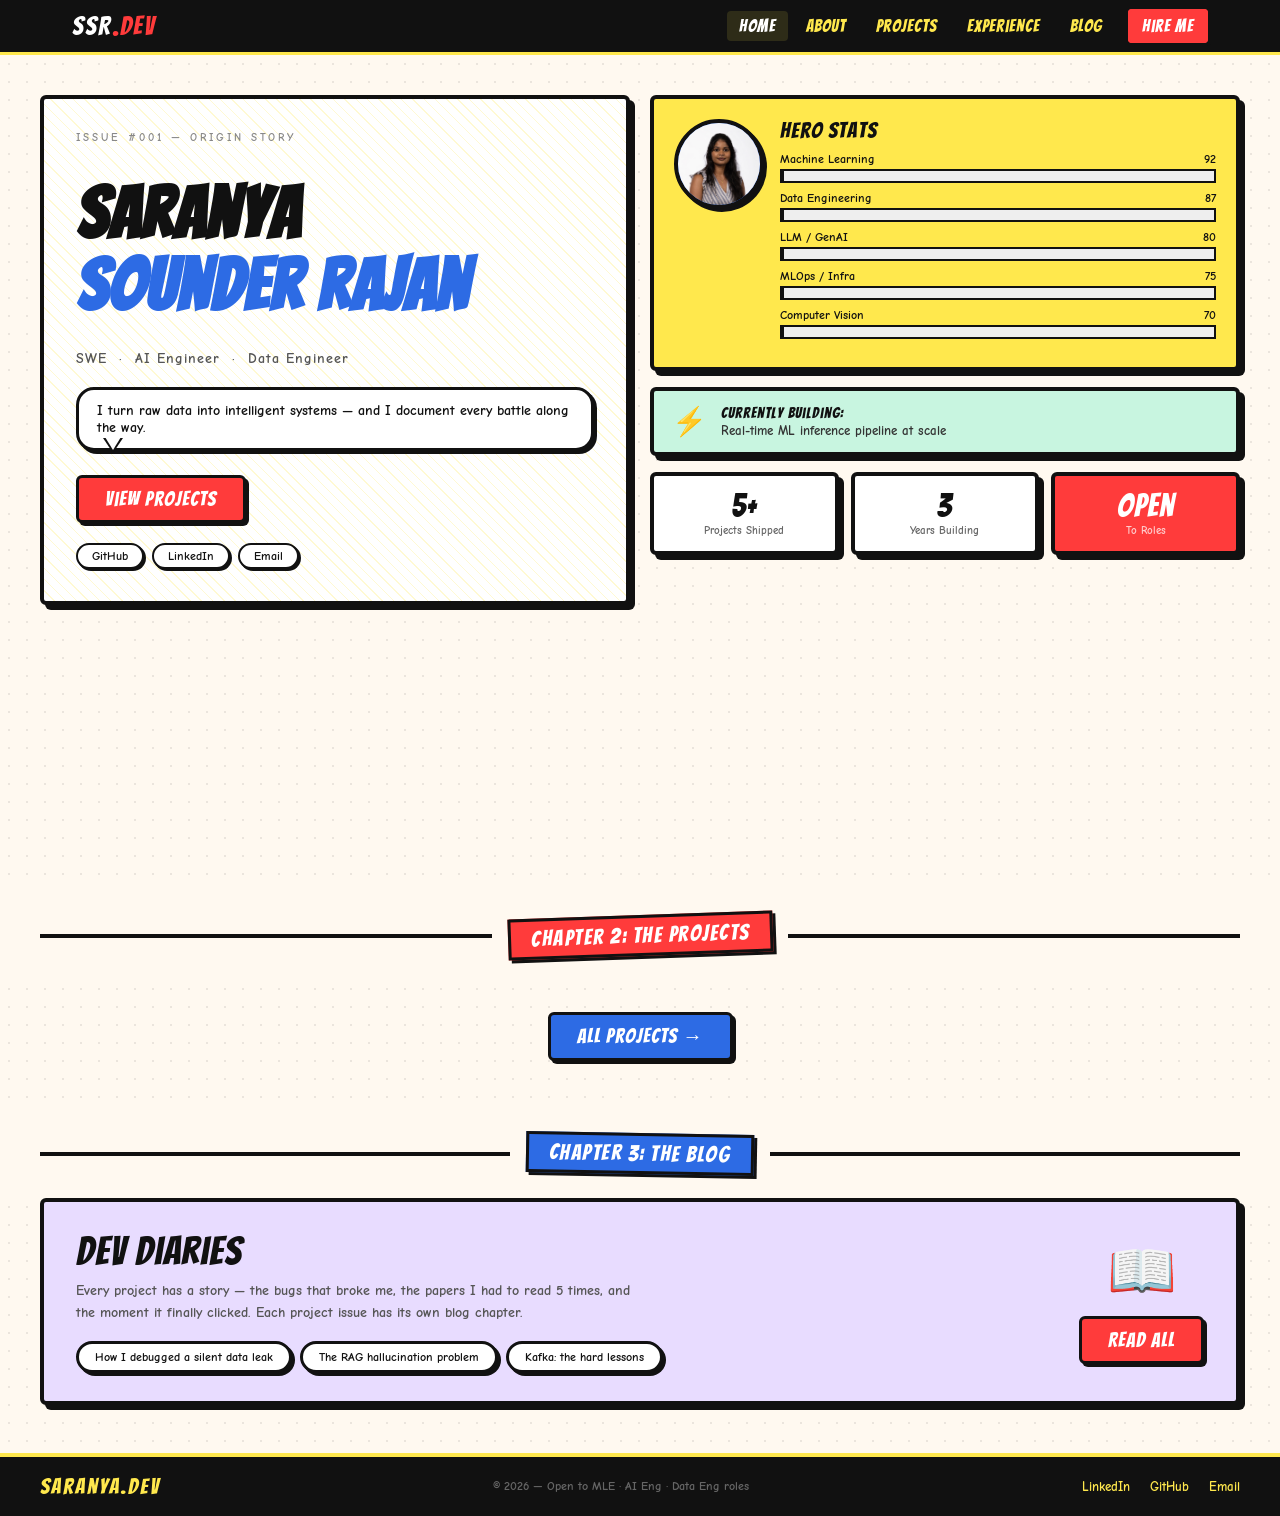
==== commit 3ef34780: "feat: fixed index.html" ====
--- a/index.html
+++ b/index.html
@@ -12,7 +12,7 @@
   <meta property="og:type" content="website" />
   <meta name="twitter:card" content="summary_large_image" />
 
-  <title>Saranya Sounder Rajan — MLE · AI · Data Engineer</title>
+  <title>Saranya Sounder Rajan — SWE · AI · Data Engineer</title>
   <link rel="stylesheet" href="css/base.css" />
   <link rel="stylesheet" href="css/nav.css" />
   <link rel="stylesheet" href="css/hero.css" />
@@ -50,7 +50,7 @@
         <div class="panel hero-intro action-lines">
           <div class="issue-label">Issue #001 — Origin Story</div>
           <h1 class="hero-name">Saranya<br><span class="name-accent">Sounder Rajan</span></h1>
-          <p class="hero-roles">MLE &nbsp;·&nbsp; AI Engineer &nbsp;·&nbsp; Data Engineer</p>
+          <p class="hero-roles">SWE &nbsp;·&nbsp; AI Engineer &nbsp;·&nbsp; Data Engineer</p>
           <div class="speech-bubble">
             I turn raw data into intelligent systems — and I document every battle along the way.
           </div>
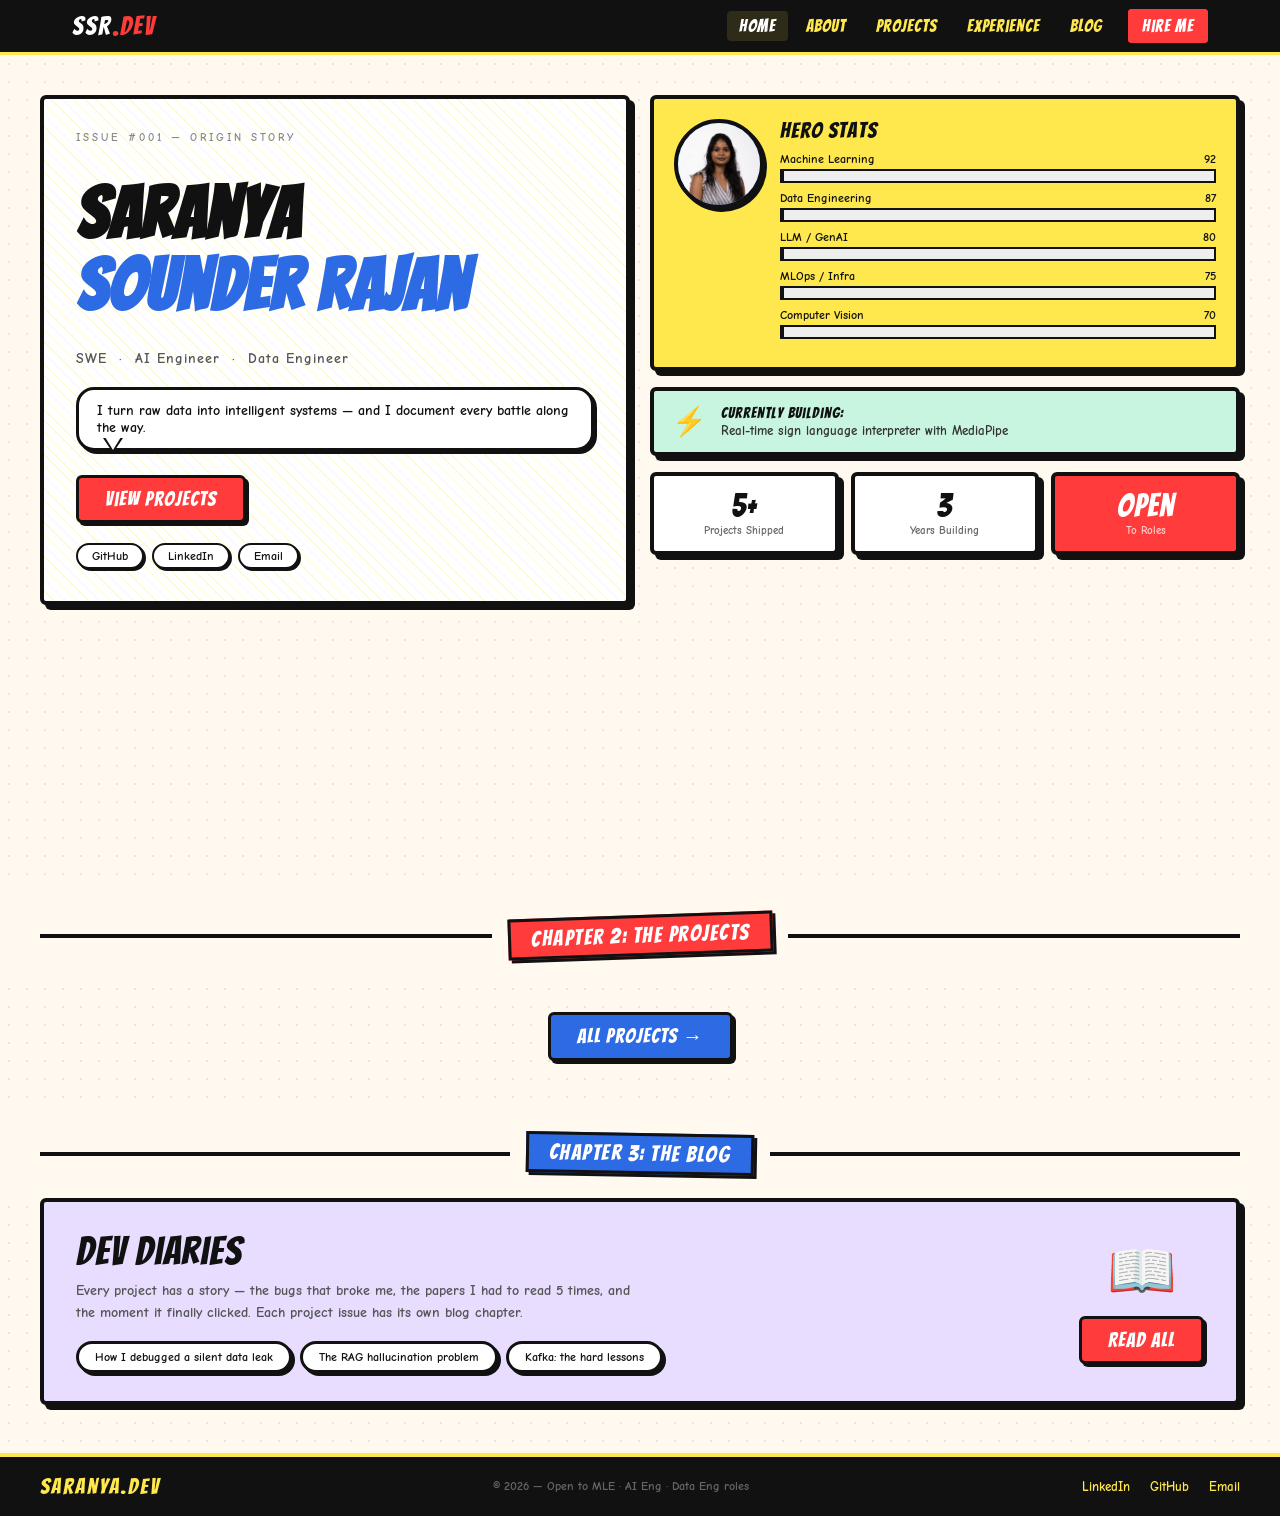
==== commit fb16f041: "feat: fixed index.html" ====
--- a/index.html
+++ b/index.html
@@ -102,7 +102,7 @@
             <span class="status-bolt">⚡</span>
             <div>
               <div class="bangers status-label">Currently building:</div>
-              <div class="status-text">Real-time ML inference pipeline at scale</div>
+              <div class="status-text">Real-time sign language interpreter with MediaPipe</div>
             </div>
           </div>
 
